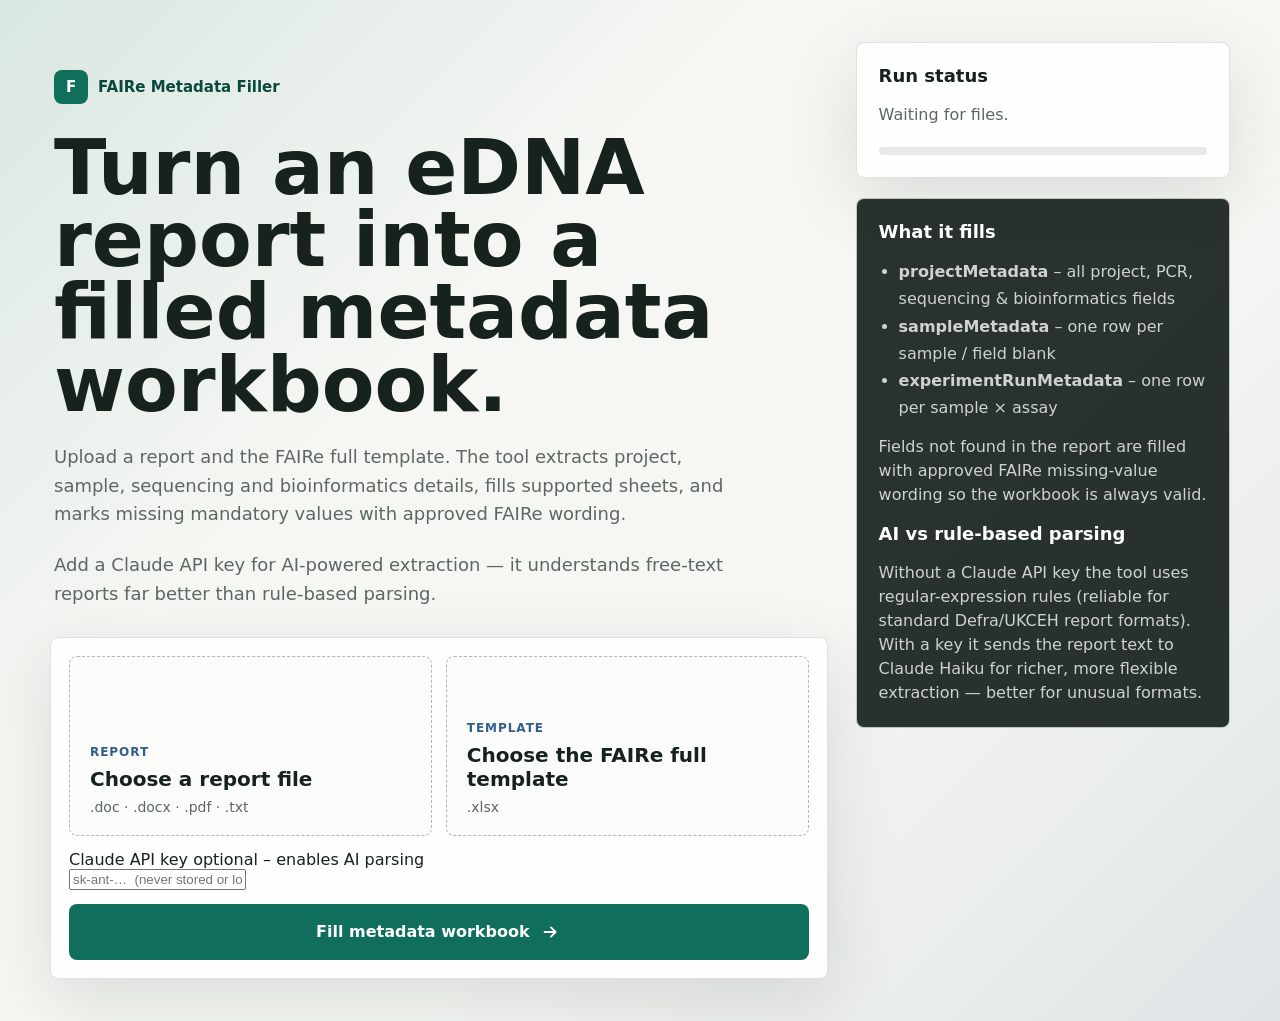
==== static/index.html @ 6babaa45 "Initial release: FAIRe Metadata Filler" ====
<!doctype html>
<html lang="en">
  <head>
    <meta charset="utf-8" />
    <meta name="viewport" content="width=device-width, initial-scale=1" />
    <title>FAIRe Metadata Filler</title>
    <link rel="stylesheet" href="/static/styles.css" />
  </head>
  <body>
    <main class="app-shell">
      <section class="workspace">
        <div class="intro">
          <div class="brand">
            <span class="brand-mark">F</span>
            <span>FAIRe Metadata Filler</span>
          </div>
          <h1>Turn an eDNA report into a filled metadata workbook.</h1>
          <p>
            Upload a report and the FAIRe full template. The tool extracts project,
            sample, sequencing and bioinformatics details, fills supported sheets, and
            marks missing mandatory values with approved FAIRe wording.
          </p>
          <p class="hint">
            Add a Claude API key for AI-powered extraction — it understands free-text
            reports far better than rule-based parsing.
          </p>
        </div>

        <form id="uploadForm" class="upload-panel">
          <label class="drop-zone" for="report">
            <input id="report" name="report" type="file"
                   accept=".doc,.docx,.txt,.pdf" required />
            <span class="file-kind">Report</span>
            <strong id="reportName">Choose a report file</strong>
            <small>.doc · .docx · .pdf · .txt</small>
          </label>

          <label class="drop-zone" for="template">
            <input id="template" name="template" type="file" accept=".xlsx" required />
            <span class="file-kind">Template</span>
            <strong id="templateName">Choose the FAIRe full template</strong>
            <small>.xlsx</small>
          </label>

          <div class="api-key-row">
            <label for="apiKey">
              Claude API key
              <span class="optional-tag">optional – enables AI parsing</span>
            </label>
            <input id="apiKey" name="apiKey" type="password"
                   placeholder="sk-ant-…  (never stored or logged)" autocomplete="off" />
          </div>

          <button class="primary-action" type="submit">
            <span>Fill metadata workbook</span>
            <svg viewBox="0 0 24 24" aria-hidden="true">
              <path d="M5 12h12m-5-5 5 5-5 5" />
            </svg>
          </button>
        </form>
      </section>

      <aside class="status-panel">
        <div class="status-card">
          <h2>Run status</h2>
          <div id="statusText" class="status-text">Waiting for files.</div>
          <div id="progress" class="progress"><span></span></div>
        </div>

        <div id="resultCard" class="result-card is-hidden">
          <h2>Workbook ready</h2>
          <dl class="summary-grid">
            <div><dt>Project</dt><dd id="projectTitle">-</dd></div>
            <div><dt>Parsed with</dt><dd id="parsingMethod">-</dd></div>
            <div><dt>Institution</dt><dd id="institution">-</dd></div>
            <div><dt>Lakes / sites</dt><dd id="lakeCount">-</dd></div>
            <div><dt>Sampling rounds</dt><dd id="roundCount">-</dd></div>
            <div><dt>Assays</dt><dd id="assayList">-</dd></div>
            <div><dt>Sample rows</dt><dd id="sampleRows">-</dd></div>
            <div><dt>Run rows</dt><dd id="experimentRows">-</dd></div>
          </dl>
          <a id="downloadLink" class="download-action" href="#">Download filled workbook</a>
        </div>

        <div class="note-card">
          <h2>What it fills</h2>
          <ul>
            <li><strong>projectMetadata</strong> – all project, PCR, sequencing &amp; bioinformatics fields</li>
            <li><strong>sampleMetadata</strong> – one row per sample / field blank</li>
            <li><strong>experimentRunMetadata</strong> – one row per sample × assay</li>
          </ul>
          <p>
            Fields not found in the report are filled with approved FAIRe
            missing-value wording so the workbook is always valid.
          </p>
          <h2 style="margin-top:1rem">AI vs rule-based parsing</h2>
          <p>
            Without a Claude API key the tool uses regular-expression rules
            (reliable for standard Defra/UKCEH report formats).
            With a key it sends the report text to Claude Haiku for richer,
            more flexible extraction — better for unusual formats.
          </p>
        </div>
      </aside>
    </main>
    <script src="/static/app.js"></script>
  </body>
</html>
---- static/styles.css ----
:root {
  color-scheme: light;
  --bg: #f6f7f3;
  --ink: #17211d;
  --muted: #5c6861;
  --surface: #ffffff;
  --line: #d9ded7;
  --accent: #0f6f5c;
  --accent-dark: #09483d;
  --blue: #315e8a;
  --shadow: 0 22px 70px rgba(21, 34, 29, 0.12);
}

* {
  box-sizing: border-box;
}

body {
  margin: 0;
  min-height: 100vh;
  background:
    linear-gradient(135deg, rgba(15, 111, 92, 0.12), transparent 34%),
    linear-gradient(315deg, rgba(49, 94, 138, 0.12), transparent 38%),
    var(--bg);
  color: var(--ink);
  font-family: Inter, ui-sans-serif, system-ui, -apple-system, BlinkMacSystemFont, "Segoe UI", sans-serif;
}

.app-shell {
  display: grid;
  grid-template-columns: minmax(0, 1.35fr) minmax(320px, 0.65fr);
  gap: 28px;
  width: min(1180px, calc(100vw - 40px));
  margin: 0 auto;
  padding: 42px 0;
}

.workspace,
.status-panel {
  display: flex;
  flex-direction: column;
  gap: 20px;
}

.intro {
  padding: 28px 4px 8px;
}

.brand {
  display: inline-flex;
  align-items: center;
  gap: 10px;
  margin-bottom: 28px;
  color: var(--accent-dark);
  font-size: 15px;
  font-weight: 750;
}

.brand-mark {
  display: grid;
  place-items: center;
  width: 34px;
  height: 34px;
  border-radius: 8px;
  background: var(--accent);
  color: white;
}

h1 {
  max-width: 760px;
  margin: 0;
  font-size: clamp(42px, 6vw, 78px);
  line-height: 0.94;
  letter-spacing: 0;
}

.intro p {
  max-width: 680px;
  margin: 22px 0 0;
  color: var(--muted);
  font-size: 18px;
  line-height: 1.6;
}

.upload-panel,
.status-card,
.result-card,
.note-card {
  background: rgba(255, 255, 255, 0.88);
  border: 1px solid rgba(217, 222, 215, 0.86);
  border-radius: 8px;
  box-shadow: var(--shadow);
}

.upload-panel {
  display: grid;
  grid-template-columns: repeat(2, minmax(0, 1fr));
  gap: 14px;
  padding: 18px;
}

.drop-zone {
  position: relative;
  display: flex;
  min-height: 180px;
  flex-direction: column;
  justify-content: flex-end;
  gap: 8px;
  border: 1px dashed #aeb9b1;
  border-radius: 8px;
  padding: 20px;
  background: #fbfcfa;
  cursor: pointer;
  transition: border-color 160ms ease, transform 160ms ease, background 160ms ease;
}

.drop-zone:hover {
  transform: translateY(-2px);
  border-color: var(--accent);
  background: #f5fbf8;
}

.drop-zone input {
  position: absolute;
  inset: 0;
  opacity: 0;
  cursor: pointer;
}

.file-kind {
  width: fit-content;
  color: var(--blue);
  font-size: 12px;
  font-weight: 800;
  letter-spacing: 0.08em;
  text-transform: uppercase;
}

.drop-zone strong {
  overflow-wrap: anywhere;
  font-size: 20px;
  line-height: 1.2;
}

.drop-zone small {
  color: var(--muted);
  font-size: 14px;
}

.primary-action,
.download-action {
  display: inline-flex;
  align-items: center;
  justify-content: center;
  gap: 10px;
  border: 0;
  border-radius: 8px;
  background: var(--accent);
  color: white;
  font: inherit;
  font-size: 16px;
  font-weight: 760;
  text-decoration: none;
  cursor: pointer;
}

.primary-action {
  grid-column: 1 / -1;
  min-height: 56px;
}

.primary-action:disabled {
  cursor: wait;
  opacity: 0.7;
}

.primary-action svg {
  width: 22px;
  height: 22px;
  fill: none;
  stroke: currentColor;
  stroke-width: 2;
  stroke-linecap: round;
  stroke-linejoin: round;
}

.status-card,
.result-card,
.note-card {
  padding: 22px;
}

h2 {
  margin: 0 0 16px;
  font-size: 18px;
  line-height: 1.2;
}

.status-text {
  min-height: 44px;
  color: var(--muted);
  line-height: 1.45;
}

.progress {
  height: 8px;
  overflow: hidden;
  border-radius: 99px;
  background: #e7ebe5;
}

.progress span {
  display: block;
  width: 0%;
  height: 100%;
  border-radius: inherit;
  background: linear-gradient(90deg, var(--accent), var(--blue));
  transition: width 250ms ease;
}

.summary-grid {
  display: grid;
  gap: 12px;
  margin: 0 0 18px;
}

.summary-grid div {
  padding-bottom: 12px;
  border-bottom: 1px solid var(--line);
}

dt {
  margin-bottom: 4px;
  color: var(--muted);
  font-size: 12px;
  font-weight: 780;
  letter-spacing: 0.06em;
  text-transform: uppercase;
}

dd {
  margin: 0;
  font-size: 15px;
  line-height: 1.35;
}

.download-action {
  width: 100%;
  min-height: 50px;
}

.note-card {
  background: rgba(23, 33, 29, 0.92);
  color: white;
  box-shadow: none;
}

.note-card p,
.note-card li {
  color: rgba(255, 255, 255, 0.78);
}

.note-card ul {
  margin: 0 0 14px;
  padding-left: 20px;
  line-height: 1.7;
}

.note-card p {
  margin: 0;
  line-height: 1.5;
}

.is-hidden {
  display: none;
}

@media (max-width: 860px) {
  .app-shell {
    grid-template-columns: 1fr;
    width: min(100vw - 28px, 680px);
    padding: 22px 0;
  }

  .upload-panel {
    grid-template-columns: 1fr;
  }

  h1 {
    font-size: clamp(38px, 13vw, 58px);
  }

  .intro p {
    font-size: 16px;
  }
}
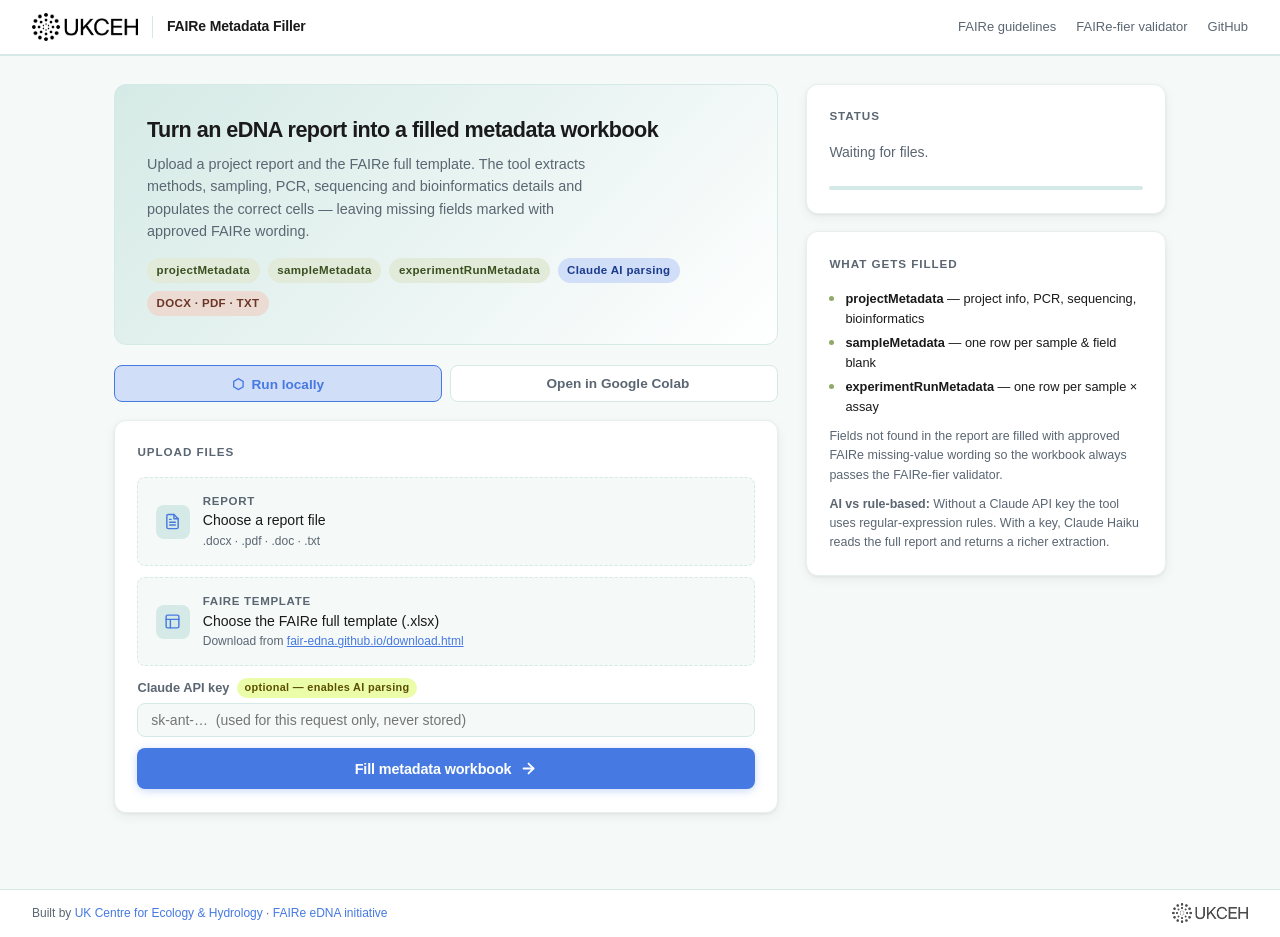
==== commit b35613cb: "Add UKCEH branding, Colab notebook, standalone tray app" ====
--- a/static/index.html
+++ b/static/index.html
@@ -1,108 +1,214 @@
 <!doctype html>
 <html lang="en">
-  <head>
-    <meta charset="utf-8" />
-    <meta name="viewport" content="width=device-width, initial-scale=1" />
-    <title>FAIRe Metadata Filler</title>
-    <link rel="stylesheet" href="/static/styles.css" />
-  </head>
-  <body>
-    <main class="app-shell">
-      <section class="workspace">
-        <div class="intro">
-          <div class="brand">
-            <span class="brand-mark">F</span>
-            <span>FAIRe Metadata Filler</span>
-          </div>
-          <h1>Turn an eDNA report into a filled metadata workbook.</h1>
-          <p>
-            Upload a report and the FAIRe full template. The tool extracts project,
-            sample, sequencing and bioinformatics details, fills supported sheets, and
-            marks missing mandatory values with approved FAIRe wording.
-          </p>
-          <p class="hint">
-            Add a Claude API key for AI-powered extraction — it understands free-text
-            reports far better than rule-based parsing.
-          </p>
-        </div>
-
-        <form id="uploadForm" class="upload-panel">
+<head>
+  <meta charset="utf-8" />
+  <meta name="viewport" content="width=device-width, initial-scale=1" />
+  <title>FAIRe Metadata Filler · UKCEH</title>
+  <link rel="stylesheet" href="/static/styles.css" />
+</head>
+<body>
+
+<!-- ── Top bar ────────────────────────────────────────────────────────────── -->
+<header class="topbar">
+  <div class="topbar-left">
+    <img src="/static/ukceh_logo.png" alt="UKCEH" class="topbar-logo" />
+    <div class="topbar-divider"></div>
+    <span class="topbar-title">FAIRe Metadata Filler</span>
+  </div>
+  <nav class="topbar-links">
+    <a href="https://fair-edna.github.io" target="_blank" rel="noopener">FAIRe guidelines</a>
+    <a href="https://shiny.csiro.au/FAIRe-fier/" target="_blank" rel="noopener">FAIRe-fier validator</a>
+    <a href="https://github.com/UKCEH-MolecularEcology/fair-edna-filler" target="_blank" rel="noopener">GitHub</a>
+  </nav>
+</header>
+
+<!-- ── Main layout ────────────────────────────────────────────────────────── -->
+<main class="app-shell">
+
+  <!-- Left column -->
+  <div>
+
+    <!-- Hero -->
+    <div class="hero">
+      <h1>Turn an eDNA report into a filled metadata workbook</h1>
+      <p>
+        Upload a project report and the FAIRe full template. The tool extracts
+        methods, sampling, PCR, sequencing and bioinformatics details and populates
+        the correct cells — leaving missing fields marked with approved FAIRe wording.
+      </p>
+      <div class="hero-badges">
+        <span class="badge">projectMetadata</span>
+        <span class="badge">sampleMetadata</span>
+        <span class="badge">experimentRunMetadata</span>
+        <span class="badge blue">Claude AI parsing</span>
+        <span class="badge earth">DOCX · PDF · TXT</span>
+      </div>
+    </div>
+
+    <!-- Mode tabs -->
+    <div class="mode-tabs">
+      <button class="mode-tab active" data-panel="local" type="button">
+        ⬡ &nbsp;Run locally
+      </button>
+      <button class="mode-tab" data-panel="colab" type="button">
+        <img src="/static/colab_icon.svg" alt="" style="height:14px;vertical-align:middle;margin-right:4px">
+        Open in Google Colab
+      </button>
+    </div>
+
+    <!-- Local panel -->
+    <div class="mode-panel active" id="panel-local">
+      <div class="upload-card">
+        <div class="card-label">Upload files</div>
+
+        <form id="uploadForm">
+          <!-- Report -->
           <label class="drop-zone" for="report">
-            <input id="report" name="report" type="file"
-                   accept=".doc,.docx,.txt,.pdf" required />
-            <span class="file-kind">Report</span>
-            <strong id="reportName">Choose a report file</strong>
-            <small>.doc · .docx · .pdf · .txt</small>
+            <input id="report" name="report" type="file" accept=".doc,.docx,.txt,.pdf" required />
+            <div class="drop-inner">
+              <div class="drop-icon">
+                <svg viewBox="0 0 24 24"><path d="M14 2H6a2 2 0 0 0-2 2v16a2 2 0 0 0 2 2h12a2 2 0 0 0 2-2V8z"/><polyline points="14 2 14 8 20 8"/><line x1="16" y1="13" x2="8" y2="13"/><line x1="16" y1="17" x2="8" y2="17"/><polyline points="10 9 9 9 8 9"/></svg>
+              </div>
+              <div>
+                <div class="drop-label">Report</div>
+                <div class="drop-filename" id="reportName">Choose a report file</div>
+                <div class="drop-hint">.docx · .pdf · .doc · .txt</div>
+              </div>
+            </div>
           </label>
 
+          <!-- Template -->
           <label class="drop-zone" for="template">
             <input id="template" name="template" type="file" accept=".xlsx" required />
-            <span class="file-kind">Template</span>
-            <strong id="templateName">Choose the FAIRe full template</strong>
-            <small>.xlsx</small>
+            <div class="drop-inner">
+              <div class="drop-icon">
+                <svg viewBox="0 0 24 24"><rect x="3" y="3" width="18" height="18" rx="2"/><path d="M3 9h18M9 21V9"/></svg>
+              </div>
+              <div>
+                <div class="drop-label">FAIRe template</div>
+                <div class="drop-filename" id="templateName">Choose the FAIRe full template (.xlsx)</div>
+                <div class="drop-hint">Download from <a href="https://fair-edna.github.io/download.html" target="_blank" rel="noopener" style="color:var(--water)">fair-edna.github.io/download.html</a></div>
+              </div>
+            </div>
           </label>
 
+          <!-- API key -->
           <div class="api-key-row">
             <label for="apiKey">
               Claude API key
-              <span class="optional-tag">optional – enables AI parsing</span>
+              <span class="optional-tag">optional — enables AI parsing</span>
             </label>
             <input id="apiKey" name="apiKey" type="password"
-                   placeholder="sk-ant-…  (never stored or logged)" autocomplete="off" />
+                   placeholder="sk-ant-…  (used for this request only, never stored)"
+                   autocomplete="off" />
           </div>
 
           <button class="primary-action" type="submit">
             <span>Fill metadata workbook</span>
-            <svg viewBox="0 0 24 24" aria-hidden="true">
-              <path d="M5 12h12m-5-5 5 5-5 5" />
-            </svg>
+            <svg viewBox="0 0 24 24"><line x1="5" y1="12" x2="19" y2="12"/><polyline points="12 5 19 12 12 19"/></svg>
           </button>
         </form>
-      </section>
-
-      <aside class="status-panel">
-        <div class="status-card">
-          <h2>Run status</h2>
-          <div id="statusText" class="status-text">Waiting for files.</div>
-          <div id="progress" class="progress"><span></span></div>
+      </div>
+    </div><!-- /local panel -->
+
+    <!-- Colab panel -->
+    <div class="mode-panel" id="panel-colab">
+      <div class="colab-card">
+        <div class="colab-header card-label">
+          Run in Google Colab — no installation needed
         </div>
-
-        <div id="resultCard" class="result-card is-hidden">
-          <h2>Workbook ready</h2>
-          <dl class="summary-grid">
-            <div><dt>Project</dt><dd id="projectTitle">-</dd></div>
-            <div><dt>Parsed with</dt><dd id="parsingMethod">-</dd></div>
-            <div><dt>Institution</dt><dd id="institution">-</dd></div>
-            <div><dt>Lakes / sites</dt><dd id="lakeCount">-</dd></div>
-            <div><dt>Sampling rounds</dt><dd id="roundCount">-</dd></div>
-            <div><dt>Assays</dt><dd id="assayList">-</dd></div>
-            <div><dt>Sample rows</dt><dd id="sampleRows">-</dd></div>
-            <div><dt>Run rows</dt><dd id="experimentRows">-</dd></div>
-          </dl>
-          <a id="downloadLink" class="download-action" href="#">Download filled workbook</a>
+        <p>
+          Google Colab runs the extraction entirely in the cloud. You upload your
+          report and template directly in the notebook, add your Claude API key, and
+          download the filled workbook — no Python or terminal required.
+        </p>
+        <div class="colab-steps">
+          <div class="colab-step">
+            <div class="step-num">1</div>
+            <span>Click <strong>Open in Colab</strong> below — Google account required (free).</span>
+          </div>
+          <div class="colab-step">
+            <div class="step-num">2</div>
+            <span>In the notebook: <em>Runtime → Run all</em> to install dependencies.</span>
+          </div>
+          <div class="colab-step">
+            <div class="step-num">3</div>
+            <span>Upload your report and FAIRe template when prompted.</span>
+          </div>
+          <div class="colab-step">
+            <div class="step-num">4</div>
+            <span>Optionally paste a Claude API key for AI-powered extraction.</span>
+          </div>
+          <div class="colab-step">
+            <div class="step-num">5</div>
+            <span>Download the filled workbook from the last cell.</span>
+          </div>
         </div>
-
-        <div class="note-card">
-          <h2>What it fills</h2>
-          <ul>
-            <li><strong>projectMetadata</strong> – all project, PCR, sequencing &amp; bioinformatics fields</li>
-            <li><strong>sampleMetadata</strong> – one row per sample / field blank</li>
-            <li><strong>experimentRunMetadata</strong> – one row per sample × assay</li>
-          </ul>
-          <p>
-            Fields not found in the report are filled with approved FAIRe
-            missing-value wording so the workbook is always valid.
-          </p>
-          <h2 style="margin-top:1rem">AI vs rule-based parsing</h2>
-          <p>
-            Without a Claude API key the tool uses regular-expression rules
-            (reliable for standard Defra/UKCEH report formats).
-            With a key it sends the report text to Claude Haiku for richer,
-            more flexible extraction — better for unusual formats.
-          </p>
-        </div>
-      </aside>
-    </main>
-    <script src="/static/app.js"></script>
-  </body>
+        <a class="colab-btn"
+           href="https://colab.research.google.com/github/UKCEH-MolecularEcology/fair-edna-filler/blob/main/FAIRe_Metadata_Filler.ipynb"
+           target="_blank" rel="noopener">
+          <svg viewBox="0 0 24 24" width="18" height="18" fill="none" stroke="currentColor" stroke-width="2" stroke-linecap="round" stroke-linejoin="round"><circle cx="12" cy="12" r="10"/><polygon points="10 8 16 12 10 16 10 8"/></svg>
+          Open in Google Colab
+        </a>
+        <p style="margin-top:.9rem;font-size:.75rem">
+          Prefer to run the notebook locally?
+          <a href="https://github.com/UKCEH-MolecularEcology/fair-edna-filler/blob/main/FAIRe_Metadata_Filler.ipynb"
+             target="_blank" rel="noopener" style="color:var(--water)">Download the .ipynb</a>
+          and open it in JupyterLab or VS Code.
+        </p>
+      </div>
+    </div><!-- /colab panel -->
+
+  </div><!-- /left column -->
+
+  <!-- Sidebar -->
+  <aside class="sidebar">
+
+    <div class="status-card">
+      <div class="card-label">Status</div>
+      <div id="statusText" class="status-text">Waiting for files.</div>
+      <div id="progress" class="progress"><span></span></div>
+    </div>
+
+    <div id="resultCard" class="result-card is-hidden">
+      <div class="card-label">Workbook ready</div>
+      <dl class="summary-grid">
+        <div><dt>Project</dt><dd id="rProject" style="grid-column:1/-1">—</dd></div>
+        <div><dt>Parsed with</dt><dd id="rMethod">—</dd></div>
+        <div><dt>Institution</dt><dd id="rInstitution">—</dd></div>
+        <div><dt>Sites</dt><dd id="rLakes">—</dd></div>
+        <div><dt>Rounds</dt><dd id="rRounds">—</dd></div>
+        <div><dt>Assays</dt><dd id="rAssays" style="grid-column:1/-1">—</dd></div>
+        <div><dt>Sample rows</dt><dd id="rSampleRows">—</dd></div>
+        <div><dt>Run rows</dt><dd id="rRunRows">—</dd></div>
+      </dl>
+      <a id="downloadLink" class="download-action" href="#">
+        <svg viewBox="0 0 24 24"><path d="M21 15v4a2 2 0 0 1-2 2H5a2 2 0 0 1-2-2v-4"/><polyline points="7 10 12 15 17 10"/><line x1="12" y1="15" x2="12" y2="3"/></svg>
+        Download filled workbook
+      </a>
+    </div>
+
+    <div class="note-card">
+      <div class="card-label">What gets filled</div>
+      <ul>
+        <li><strong>projectMetadata</strong> — project info, PCR, sequencing, bioinformatics</li>
+        <li><strong>sampleMetadata</strong> — one row per sample &amp; field blank</li>
+        <li><strong>experimentRunMetadata</strong> — one row per sample × assay</li>
+      </ul>
+      <p>Fields not found in the report are filled with approved FAIRe missing-value wording so the workbook always passes the FAIRe-fier validator.</p>
+      <p style="margin-top:.6rem"><strong>AI vs rule-based:</strong> Without a Claude API key the tool uses regular-expression rules. With a key, Claude Haiku reads the full report and returns a richer extraction.</p>
+    </div>
+
+  </aside>
+
+</main>
+
+<!-- ── Footer ─────────────────────────────────────────────────────────────── -->
+<footer class="footer">
+  <span>Built by <a href="https://www.ceh.ac.uk" target="_blank" rel="noopener">UK Centre for Ecology &amp; Hydrology</a> · <a href="https://fair-edna.github.io" target="_blank" rel="noopener">FAIRe eDNA initiative</a></span>
+  <img src="/static/ukceh_logo.png" alt="UKCEH" class="footer-logo" />
+</footer>
+
+<script src="/static/app.js"></script>
+</body>
 </html>
--- a/static/styles.css
+++ b/static/styles.css
@@ -1,296 +1,257 @@
+/* ── UKCEH brand tokens ───────────────────────────────────────────────────── */
 :root {
-  color-scheme: light;
-  --bg: #f6f7f3;
-  --ink: #17211d;
-  --muted: #5c6861;
-  --surface: #ffffff;
-  --line: #d9ded7;
-  --accent: #0f6f5c;
-  --accent-dark: #09483d;
-  --blue: #315e8a;
-  --shadow: 0 22px 70px rgba(21, 34, 29, 0.12);
-}
-
-* {
-  box-sizing: border-box;
-}
+  /* Core palette (from UKCEH Brand Guidelines) */
+  --air:         #D5EAE6;
+  --water:       #4679E1;
+  --land:        #90A968;
+  --earth:       #D6B7AA;
+  --data:        #DBFD52;
+
+  /* Tints */
+  --air-50:      #EBF5F3;
+  --air-25:      #F5F9F8;
+  --water-40:    #A2BBEF;
+  --water-20:    #D1DEF8;
+  --land-40:     #C6D3B4;
+  --land-20:     #E2EAD9;
+  --earth-40:    #EBDBD3;
+  --data-40:     #ECFDA9;
+
+  /* Semantic */
+  --bg:          var(--air-25);
+  --card:        #FFFFFF;
+  --border:      var(--air);
+  --border-soft: #E8F0EE;
+  --text:        #1A1A1A;
+  --text-muted:  #5A6672;
+  --accent:      var(--water);
+  --accent-hover:#3565D0;
+  --accent-light:var(--water-20);
+  --success:     var(--land);
+  --radius:      8px;
+  --radius-lg:   12px;
+  --shadow-card: 0 1px 3px rgba(0,0,0,.06), 0 4px 12px rgba(0,0,0,.05);
+}
+
+*, *::before, *::after { box-sizing: border-box; margin: 0; padding: 0; }
 
 body {
-  margin: 0;
+  font-family: -apple-system, BlinkMacSystemFont, "Segoe UI", Roboto, sans-serif;
+  background: var(--bg);
+  color: var(--text);
   min-height: 100vh;
-  background:
-    linear-gradient(135deg, rgba(15, 111, 92, 0.12), transparent 34%),
-    linear-gradient(315deg, rgba(49, 94, 138, 0.12), transparent 38%),
-    var(--bg);
-  color: var(--ink);
-  font-family: Inter, ui-sans-serif, system-ui, -apple-system, BlinkMacSystemFont, "Segoe UI", sans-serif;
-}
-
+  font-size: 15px;
+  line-height: 1.55;
+  display: flex;
+  flex-direction: column;
+}
+
+/* ── Top bar ──────────────────────────────────────────────────────────────── */
+.topbar {
+  background: #fff;
+  border-bottom: 2px solid var(--air);
+  padding: 0 2rem;
+  display: flex;
+  align-items: center;
+  justify-content: space-between;
+  height: 56px;
+  flex-shrink: 0;
+}
+.topbar-left { display: flex; align-items: center; gap: 14px; }
+.topbar-logo { height: 28px; width: auto; display: block; }
+.topbar-divider { width: 1px; height: 22px; background: var(--air); }
+.topbar-title { font-size: 14px; font-weight: 700; color: var(--text); letter-spacing: -.01em; }
+.topbar-links { display: flex; gap: 1.25rem; }
+.topbar-links a { font-size: 13px; color: var(--text-muted); text-decoration: none; transition: color .15s; }
+.topbar-links a:hover { color: var(--water); }
+
+/* ── Layout ───────────────────────────────────────────────────────────────── */
 .app-shell {
   display: grid;
-  grid-template-columns: minmax(0, 1.35fr) minmax(320px, 0.65fr);
-  gap: 28px;
-  width: min(1180px, calc(100vw - 40px));
-  margin: 0 auto;
-  padding: 42px 0;
-}
-
-.workspace,
-.status-panel {
-  display: flex;
-  flex-direction: column;
-  gap: 20px;
-}
-
-.intro {
-  padding: 28px 4px 8px;
-}
-
-.brand {
-  display: inline-flex;
-  align-items: center;
-  gap: 10px;
-  margin-bottom: 28px;
-  color: var(--accent-dark);
-  font-size: 15px;
-  font-weight: 750;
-}
-
-.brand-mark {
-  display: grid;
-  place-items: center;
-  width: 34px;
-  height: 34px;
-  border-radius: 8px;
-  background: var(--accent);
-  color: white;
-}
-
-h1 {
-  max-width: 760px;
-  margin: 0;
-  font-size: clamp(42px, 6vw, 78px);
-  line-height: 0.94;
-  letter-spacing: 0;
-}
-
-.intro p {
-  max-width: 680px;
-  margin: 22px 0 0;
-  color: var(--muted);
-  font-size: 18px;
-  line-height: 1.6;
-}
-
-.upload-panel,
-.status-card,
-.result-card,
-.note-card {
-  background: rgba(255, 255, 255, 0.88);
-  border: 1px solid rgba(217, 222, 215, 0.86);
-  border-radius: 8px;
-  box-shadow: var(--shadow);
-}
-
-.upload-panel {
-  display: grid;
-  grid-template-columns: repeat(2, minmax(0, 1fr));
-  gap: 14px;
-  padding: 18px;
-}
-
+  grid-template-columns: minmax(0, 1fr) 360px;
+  gap: 1.75rem;
+  max-width: 1100px;
+  width: 100%;
+  margin: 1.75rem auto;
+  padding: 0 1.5rem 3rem;
+  flex: 1;
+}
+@media (max-width: 820px) {
+  .app-shell { grid-template-columns: 1fr; }
+  .topbar { padding: 0 1rem; }
+  .topbar-links { display: none; }
+}
+
+/* ── Hero ─────────────────────────────────────────────────────────────────── */
+.hero {
+  background: linear-gradient(135deg, var(--air) 0%, var(--air-50) 55%, #fff 100%);
+  border: 1px solid var(--air);
+  border-radius: var(--radius-lg);
+  padding: 1.75rem 2rem;
+  margin-bottom: 1.25rem;
+}
+.hero h1 {
+  font-size: 1.35rem;
+  font-weight: 700;
+  letter-spacing: -.025em;
+  margin-bottom: .4rem;
+  color: var(--text);
+}
+.hero p { font-size: .9rem; color: var(--text-muted); max-width: 56ch; }
+.hero-badges { display: flex; gap: .5rem; flex-wrap: wrap; margin-top: 1rem; }
+.badge {
+  font-size: .72rem; font-weight: 700; letter-spacing: .03em;
+  padding: .22rem .6rem; border-radius: 100px;
+  background: var(--land-20); color: #3A5020;
+}
+.badge.blue  { background: var(--water-20); color: #1A3B8B; }
+.badge.earth { background: var(--earth-40); color: #6B3426; }
+
+/* ── Mode tabs ────────────────────────────────────────────────────────────── */
+.mode-tabs { display: flex; gap: .5rem; margin-bottom: 1.1rem; }
+.mode-tab {
+  flex: 1; padding: .6rem 1rem; border-radius: var(--radius);
+  border: 1.5px solid var(--border); background: #fff;
+  font-size: .85rem; font-weight: 600; color: var(--text-muted);
+  cursor: pointer; transition: all .15s; text-align: center;
+}
+.mode-tab.active { border-color: var(--water); background: var(--accent-light); color: var(--water); }
+.mode-tab:not(.active):hover { border-color: var(--air); background: var(--air-25); color: var(--text); }
+.mode-panel { display: none; }
+.mode-panel.active { display: block; }
+
+/* ── Cards ────────────────────────────────────────────────────────────────── */
+.upload-card, .colab-card, .status-card, .result-card, .note-card {
+  background: var(--card);
+  border: 1px solid var(--border-soft);
+  border-radius: var(--radius-lg);
+  padding: 1.4rem;
+  box-shadow: var(--shadow-card);
+}
+.card-label {
+  font-size: .73rem; font-weight: 700; text-transform: uppercase;
+  letter-spacing: .08em; color: var(--text-muted); margin-bottom: 1rem;
+}
+
+/* ── Drop zones ───────────────────────────────────────────────────────────── */
 .drop-zone {
+  display: block;
+  border: 1.5px dashed var(--air);
+  border-radius: var(--radius);
+  padding: .9rem 1.1rem;
+  cursor: pointer;
+  transition: border-color .15s, background .15s;
+  margin-bottom: .7rem;
   position: relative;
-  display: flex;
-  min-height: 180px;
-  flex-direction: column;
-  justify-content: flex-end;
-  gap: 8px;
-  border: 1px dashed #aeb9b1;
-  border-radius: 8px;
-  padding: 20px;
-  background: #fbfcfa;
-  cursor: pointer;
-  transition: border-color 160ms ease, transform 160ms ease, background 160ms ease;
-}
-
-.drop-zone:hover {
-  transform: translateY(-2px);
-  border-color: var(--accent);
-  background: #f5fbf8;
-}
-
-.drop-zone input {
-  position: absolute;
-  inset: 0;
-  opacity: 0;
-  cursor: pointer;
-}
-
-.file-kind {
-  width: fit-content;
-  color: var(--blue);
-  font-size: 12px;
-  font-weight: 800;
-  letter-spacing: 0.08em;
-  text-transform: uppercase;
-}
-
-.drop-zone strong {
-  overflow-wrap: anywhere;
-  font-size: 20px;
-  line-height: 1.2;
-}
-
-.drop-zone small {
-  color: var(--muted);
-  font-size: 14px;
-}
-
-.primary-action,
+  background: var(--air-25);
+}
+.drop-zone:hover, .drop-zone:focus-within { border-color: var(--water); background: var(--accent-light); }
+.drop-zone input[type="file"] { position: absolute; inset: 0; opacity: 0; cursor: pointer; width: 100%; height: 100%; }
+.drop-inner { display: flex; align-items: center; gap: .8rem; pointer-events: none; }
+.drop-icon {
+  width: 34px; height: 34px; border-radius: var(--radius);
+  background: var(--air); display: flex; align-items: center; justify-content: center; flex-shrink: 0;
+}
+.drop-icon svg { width: 17px; height: 17px; stroke: var(--water); stroke-width: 2; fill: none; stroke-linecap: round; stroke-linejoin: round; }
+.drop-label { font-size: .72rem; font-weight: 700; color: var(--text-muted); text-transform: uppercase; letter-spacing: .06em; }
+.drop-filename { font-size: .88rem; font-weight: 500; color: var(--text); }
+.drop-hint { font-size: .75rem; color: var(--text-muted); }
+
+/* ── API key ──────────────────────────────────────────────────────────────── */
+.api-key-row { margin: .7rem 0; }
+.api-key-row label {
+  display: flex; align-items: center; gap: .5rem;
+  font-size: .8rem; font-weight: 600; color: var(--text-muted); margin-bottom: .35rem;
+}
+.optional-tag {
+  background: var(--data-40); color: #5A4F00;
+  font-size: .68rem; font-weight: 700; padding: .1rem .45rem; border-radius: 100px; letter-spacing: .03em;
+}
+.api-key-row input {
+  width: 100%; border: 1.5px solid var(--border); border-radius: var(--radius);
+  padding: .5rem .8rem; font-size: .875rem; background: var(--air-25);
+  color: var(--text); outline: none; transition: border-color .15s, background .15s;
+}
+.api-key-row input:focus { border-color: var(--water); background: #fff; }
+
+/* ── Buttons ──────────────────────────────────────────────────────────────── */
+.primary-action {
+  width: 100%; display: flex; align-items: center; justify-content: center; gap: .55rem;
+  padding: .75rem 1.25rem; border-radius: var(--radius);
+  background: var(--accent); color: #fff; font-size: .9rem; font-weight: 700;
+  border: none; cursor: pointer; letter-spacing: -.01em; margin-top: .7rem;
+  transition: background .15s, transform .1s, box-shadow .15s;
+  box-shadow: 0 2px 8px rgba(70,121,225,.28);
+}
+.primary-action svg { width: 17px; height: 17px; stroke: currentColor; stroke-width: 2.5; fill: none; stroke-linecap: round; stroke-linejoin: round; }
+.primary-action:hover:not(:disabled) { background: var(--accent-hover); box-shadow: 0 4px 16px rgba(70,121,225,.35); transform: translateY(-1px); }
+.primary-action:disabled { opacity: .55; cursor: not-allowed; transform: none; }
+
+/* ── Colab panel ──────────────────────────────────────────────────────────── */
+.colab-header { display: flex; align-items: center; gap: .7rem; margin-bottom: .8rem; }
+.colab-header img { height: 24px; width: auto; }
+.colab-card p { font-size: .85rem; color: var(--text-muted); margin-bottom: .9rem; line-height: 1.6; }
+.colab-steps { display: flex; flex-direction: column; gap: .55rem; margin-bottom: 1.1rem; }
+.colab-step { display: flex; align-items: flex-start; gap: .7rem; font-size: .83rem; color: var(--text); }
+.step-num {
+  flex-shrink: 0; width: 20px; height: 20px; background: var(--water); color: #fff;
+  border-radius: 50%; font-size: .68rem; font-weight: 800;
+  display: flex; align-items: center; justify-content: center; margin-top: .08rem;
+}
+.colab-btn {
+  display: flex; align-items: center; justify-content: center; gap: .55rem; width: 100%;
+  padding: .7rem 1.1rem; border-radius: var(--radius);
+  background: #F9AB00; color: #1A1A1A; font-size: .875rem; font-weight: 700;
+  text-decoration: none; border: none; cursor: pointer;
+  box-shadow: 0 2px 8px rgba(249,171,0,.28);
+  transition: background .15s, box-shadow .15s, transform .1s;
+}
+.colab-btn:hover { background: #E09C00; transform: translateY(-1px); box-shadow: 0 4px 16px rgba(249,171,0,.35); }
+.colab-btn img { height: 18px; width: auto; }
+
+/* ── Sidebar ──────────────────────────────────────────────────────────────── */
+.sidebar { display: flex; flex-direction: column; gap: 1.1rem; }
+
+.status-text { font-size: .875rem; color: var(--text-muted); margin-bottom: .7rem; min-height: 2.4em; }
+
+.progress { height: 4px; background: var(--air); border-radius: 100px; overflow: hidden; }
+.progress span {
+  display: block; height: 100%; width: 0%; border-radius: 100px;
+  background: linear-gradient(90deg, var(--water), var(--land));
+  transition: width .45s ease;
+}
+
+.is-hidden { display: none !important; }
+.result-card { border-color: var(--land-40); }
+
+.summary-grid { display: grid; grid-template-columns: 1fr 1fr; gap: .45rem .7rem; margin-bottom: .9rem; }
+.summary-grid div { display: contents; }
+.summary-grid dt { font-size: .72rem; font-weight: 700; color: var(--text-muted); text-transform: uppercase; letter-spacing: .05em; }
+.summary-grid dd { font-size: .83rem; font-weight: 500; color: var(--text); }
+
 .download-action {
-  display: inline-flex;
-  align-items: center;
-  justify-content: center;
-  gap: 10px;
-  border: 0;
-  border-radius: 8px;
-  background: var(--accent);
-  color: white;
-  font: inherit;
-  font-size: 16px;
-  font-weight: 760;
-  text-decoration: none;
-  cursor: pointer;
-}
-
-.primary-action {
-  grid-column: 1 / -1;
-  min-height: 56px;
-}
-
-.primary-action:disabled {
-  cursor: wait;
-  opacity: 0.7;
-}
-
-.primary-action svg {
-  width: 22px;
-  height: 22px;
-  fill: none;
-  stroke: currentColor;
-  stroke-width: 2;
-  stroke-linecap: round;
-  stroke-linejoin: round;
-}
-
-.status-card,
-.result-card,
-.note-card {
-  padding: 22px;
-}
-
-h2 {
-  margin: 0 0 16px;
-  font-size: 18px;
-  line-height: 1.2;
-}
-
-.status-text {
-  min-height: 44px;
-  color: var(--muted);
-  line-height: 1.45;
-}
-
-.progress {
-  height: 8px;
-  overflow: hidden;
-  border-radius: 99px;
-  background: #e7ebe5;
-}
-
-.progress span {
-  display: block;
-  width: 0%;
-  height: 100%;
-  border-radius: inherit;
-  background: linear-gradient(90deg, var(--accent), var(--blue));
-  transition: width 250ms ease;
-}
-
-.summary-grid {
-  display: grid;
-  gap: 12px;
-  margin: 0 0 18px;
-}
-
-.summary-grid div {
-  padding-bottom: 12px;
-  border-bottom: 1px solid var(--line);
-}
-
-dt {
-  margin-bottom: 4px;
-  color: var(--muted);
-  font-size: 12px;
-  font-weight: 780;
-  letter-spacing: 0.06em;
-  text-transform: uppercase;
-}
-
-dd {
-  margin: 0;
-  font-size: 15px;
-  line-height: 1.35;
-}
-
-.download-action {
-  width: 100%;
-  min-height: 50px;
-}
-
-.note-card {
-  background: rgba(23, 33, 29, 0.92);
-  color: white;
-  box-shadow: none;
-}
-
-.note-card p,
-.note-card li {
-  color: rgba(255, 255, 255, 0.78);
-}
-
-.note-card ul {
-  margin: 0 0 14px;
-  padding-left: 20px;
-  line-height: 1.7;
-}
-
-.note-card p {
-  margin: 0;
-  line-height: 1.5;
-}
-
-.is-hidden {
-  display: none;
-}
-
-@media (max-width: 860px) {
-  .app-shell {
-    grid-template-columns: 1fr;
-    width: min(100vw - 28px, 680px);
-    padding: 22px 0;
-  }
-
-  .upload-panel {
-    grid-template-columns: 1fr;
-  }
-
-  h1 {
-    font-size: clamp(38px, 13vw, 58px);
-  }
-
-  .intro p {
-    font-size: 16px;
-  }
-}
+  display: flex; align-items: center; justify-content: center; gap: .5rem;
+  padding: .65rem 1.1rem; border-radius: var(--radius);
+  background: var(--land); color: #fff; font-size: .875rem; font-weight: 700;
+  text-decoration: none; box-shadow: 0 2px 8px rgba(144,169,104,.28);
+  transition: background .15s, box-shadow .15s, transform .1s;
+}
+.download-action:hover { background: #7A9258; transform: translateY(-1px); box-shadow: 0 4px 16px rgba(144,169,104,.35); }
+.download-action svg { width: 15px; height: 15px; stroke: currentColor; stroke-width: 2.5; fill: none; stroke-linecap: round; stroke-linejoin: round; }
+
+.note-card ul { list-style: none; display: flex; flex-direction: column; gap: .28rem; margin-bottom: .65rem; }
+.note-card li { font-size: .8rem; color: var(--text); padding-left: 1rem; position: relative; }
+.note-card li::before { content: ''; position: absolute; left: 0; top: .58em; width: 5px; height: 5px; border-radius: 50%; background: var(--land); }
+.note-card p { font-size: .78rem; color: var(--text-muted); line-height: 1.55; }
+.note-card p + p { margin-top: .45rem; }
+
+/* ── Footer ───────────────────────────────────────────────────────────────── */
+.footer {
+  background: #fff; border-top: 1px solid var(--air);
+  padding: .85rem 2rem; display: flex; align-items: center;
+  justify-content: space-between; font-size: .75rem; color: var(--text-muted);
+  flex-shrink: 0;
+}
+.footer a { color: var(--water); text-decoration: none; }
+.footer a:hover { text-decoration: underline; }
+.footer-logo { height: 20px; width: auto; opacity: .7; }
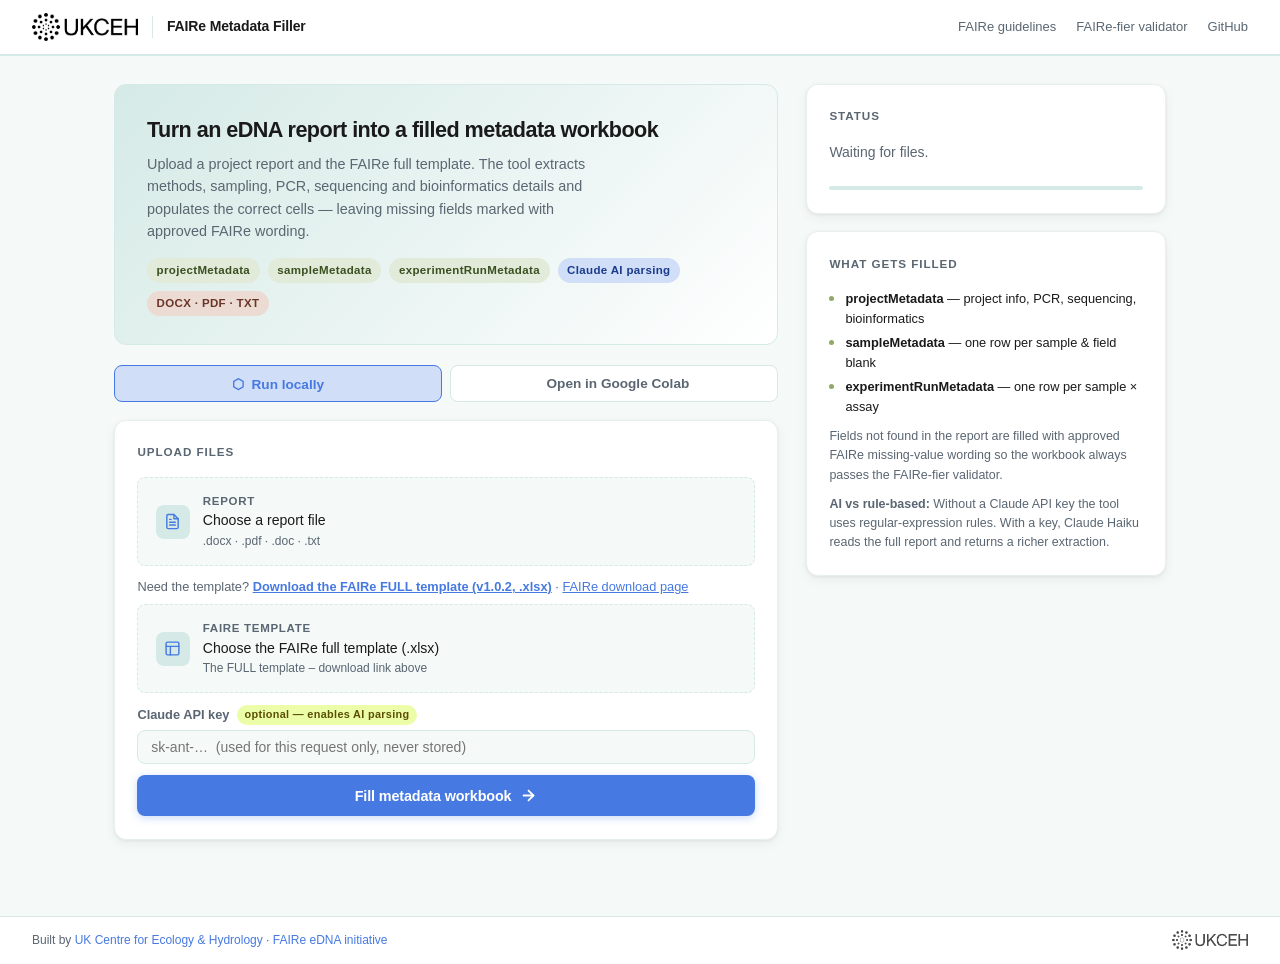
==== commit ae66acf2: "Template download links, Colab auto-fetches template, new-tab links, repair dangling drawing refs" ====
--- a/static/index.html
+++ b/static/index.html
@@ -78,6 +78,10 @@
           </label>
 
           <!-- Template -->
+          <p style="font-size:.8rem;color:var(--text-muted);margin:.2rem 0 .45rem">
+            Need the template? <a href="https://github.com/FAIR-eDNA/FAIRe_checklist/raw/main/FAIRe_checklist_v1.0.2_FULLtemplate.xlsx" download style="color:var(--water);font-weight:700" target="_blank" rel="noopener">Download the FAIRe FULL template (v1.0.2, .xlsx)</a>
+            · <a href="https://fair-edna.github.io/download.html" target="_blank" rel="noopener" style="color:var(--water)">FAIRe download page</a>
+          </p>
           <label class="drop-zone" for="template">
             <input id="template" name="template" type="file" accept=".xlsx" required />
             <div class="drop-inner">
@@ -87,7 +91,7 @@
               <div>
                 <div class="drop-label">FAIRe template</div>
                 <div class="drop-filename" id="templateName">Choose the FAIRe full template (.xlsx)</div>
-                <div class="drop-hint">Download from <a href="https://fair-edna.github.io/download.html" target="_blank" rel="noopener" style="color:var(--water)">fair-edna.github.io/download.html</a></div>
+                <div class="drop-hint">The FULL template – download link above</div>
               </div>
             </div>
           </label>
@@ -186,6 +190,10 @@
         <svg viewBox="0 0 24 24"><path d="M21 15v4a2 2 0 0 1-2 2H5a2 2 0 0 1-2-2v-4"/><polyline points="7 10 12 15 17 10"/><line x1="12" y1="15" x2="12" y2="3"/></svg>
         Download filled workbook
       </a>
+      <div id="notesBlock" class="is-hidden" style="margin-top:1rem">
+        <div class="card-label" style="margin-bottom:.4rem">Check these by hand</div>
+        <ul id="rNotes" style="font-size:.8rem;color:var(--text-muted);padding-left:1.1rem;display:flex;flex-direction:column;gap:.3rem"></ul>
+      </div>
     </div>
 
     <div class="note-card">
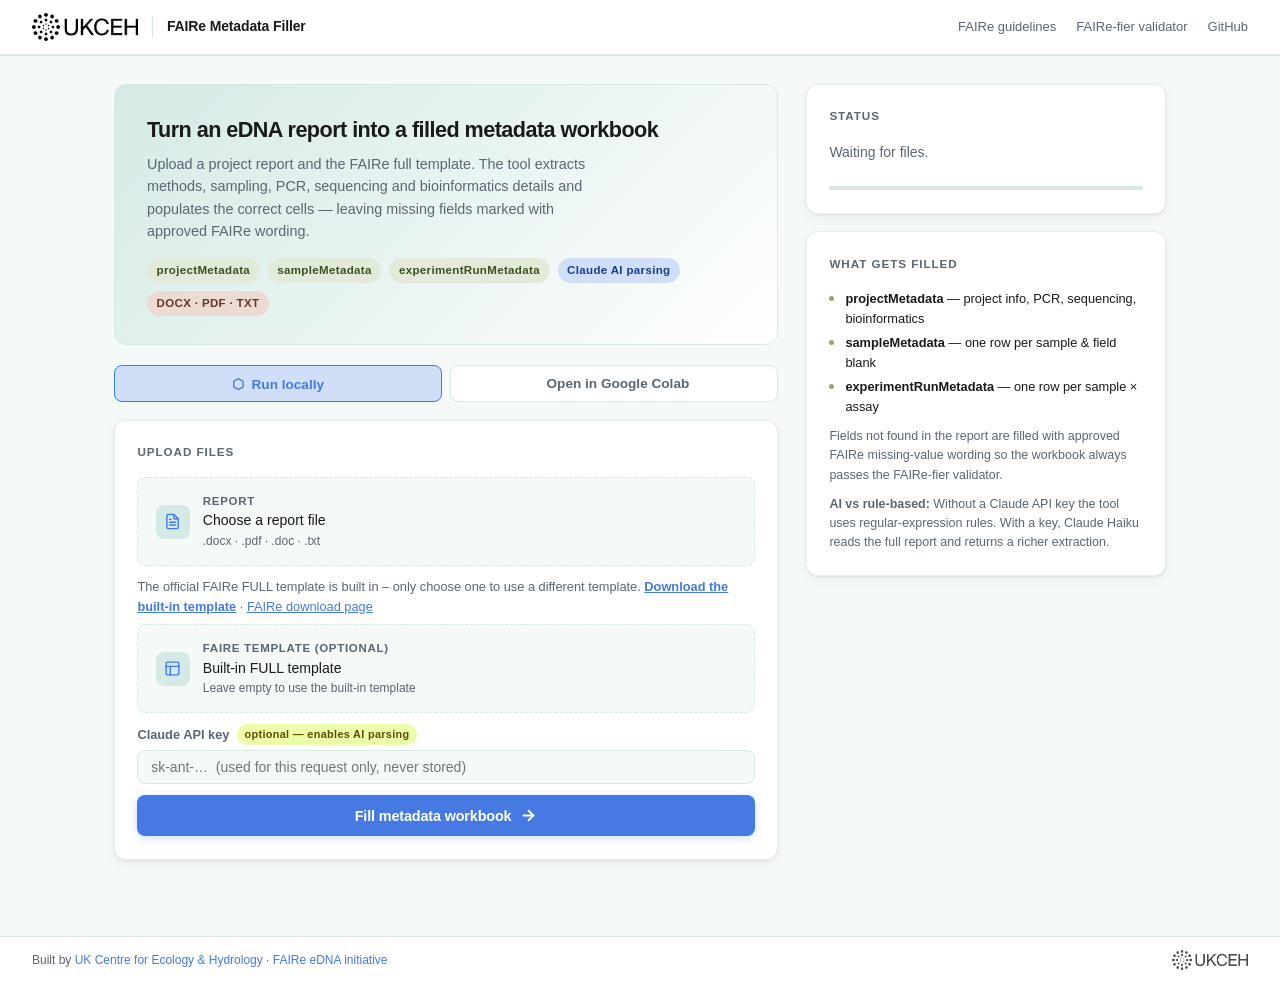
==== commit cb9ebb58: "Bundle FAIRe template, twice-yearly template check, tests" ====
--- a/static/index.html
+++ b/static/index.html
@@ -79,19 +79,20 @@
 
           <!-- Template -->
           <p style="font-size:.8rem;color:var(--text-muted);margin:.2rem 0 .45rem">
-            Need the template? <a href="https://github.com/FAIR-eDNA/FAIRe_checklist/raw/main/FAIRe_checklist_v1.0.2_FULLtemplate.xlsx" download style="color:var(--water);font-weight:700" target="_blank" rel="noopener">Download the FAIRe FULL template (v1.0.2, .xlsx)</a>
+            The official FAIRe FULL template is built in – only choose one to use a different template.
+            <a href="/template" style="color:var(--water);font-weight:700" target="_blank" rel="noopener">Download the built-in template</a>
             · <a href="https://fair-edna.github.io/download.html" target="_blank" rel="noopener" style="color:var(--water)">FAIRe download page</a>
           </p>
           <label class="drop-zone" for="template">
-            <input id="template" name="template" type="file" accept=".xlsx" required />
+            <input id="template" name="template" type="file" accept=".xlsx" />
             <div class="drop-inner">
               <div class="drop-icon">
                 <svg viewBox="0 0 24 24"><rect x="3" y="3" width="18" height="18" rx="2"/><path d="M3 9h18M9 21V9"/></svg>
               </div>
               <div>
-                <div class="drop-label">FAIRe template</div>
-                <div class="drop-filename" id="templateName">Choose the FAIRe full template (.xlsx)</div>
-                <div class="drop-hint">The FULL template – download link above</div>
+                <div class="drop-label">FAIRe template (optional)</div>
+                <div class="drop-filename" id="templateName">Built-in FULL template</div>
+                <div class="drop-hint">Leave empty to use the built-in template</div>
               </div>
             </div>
           </label>
